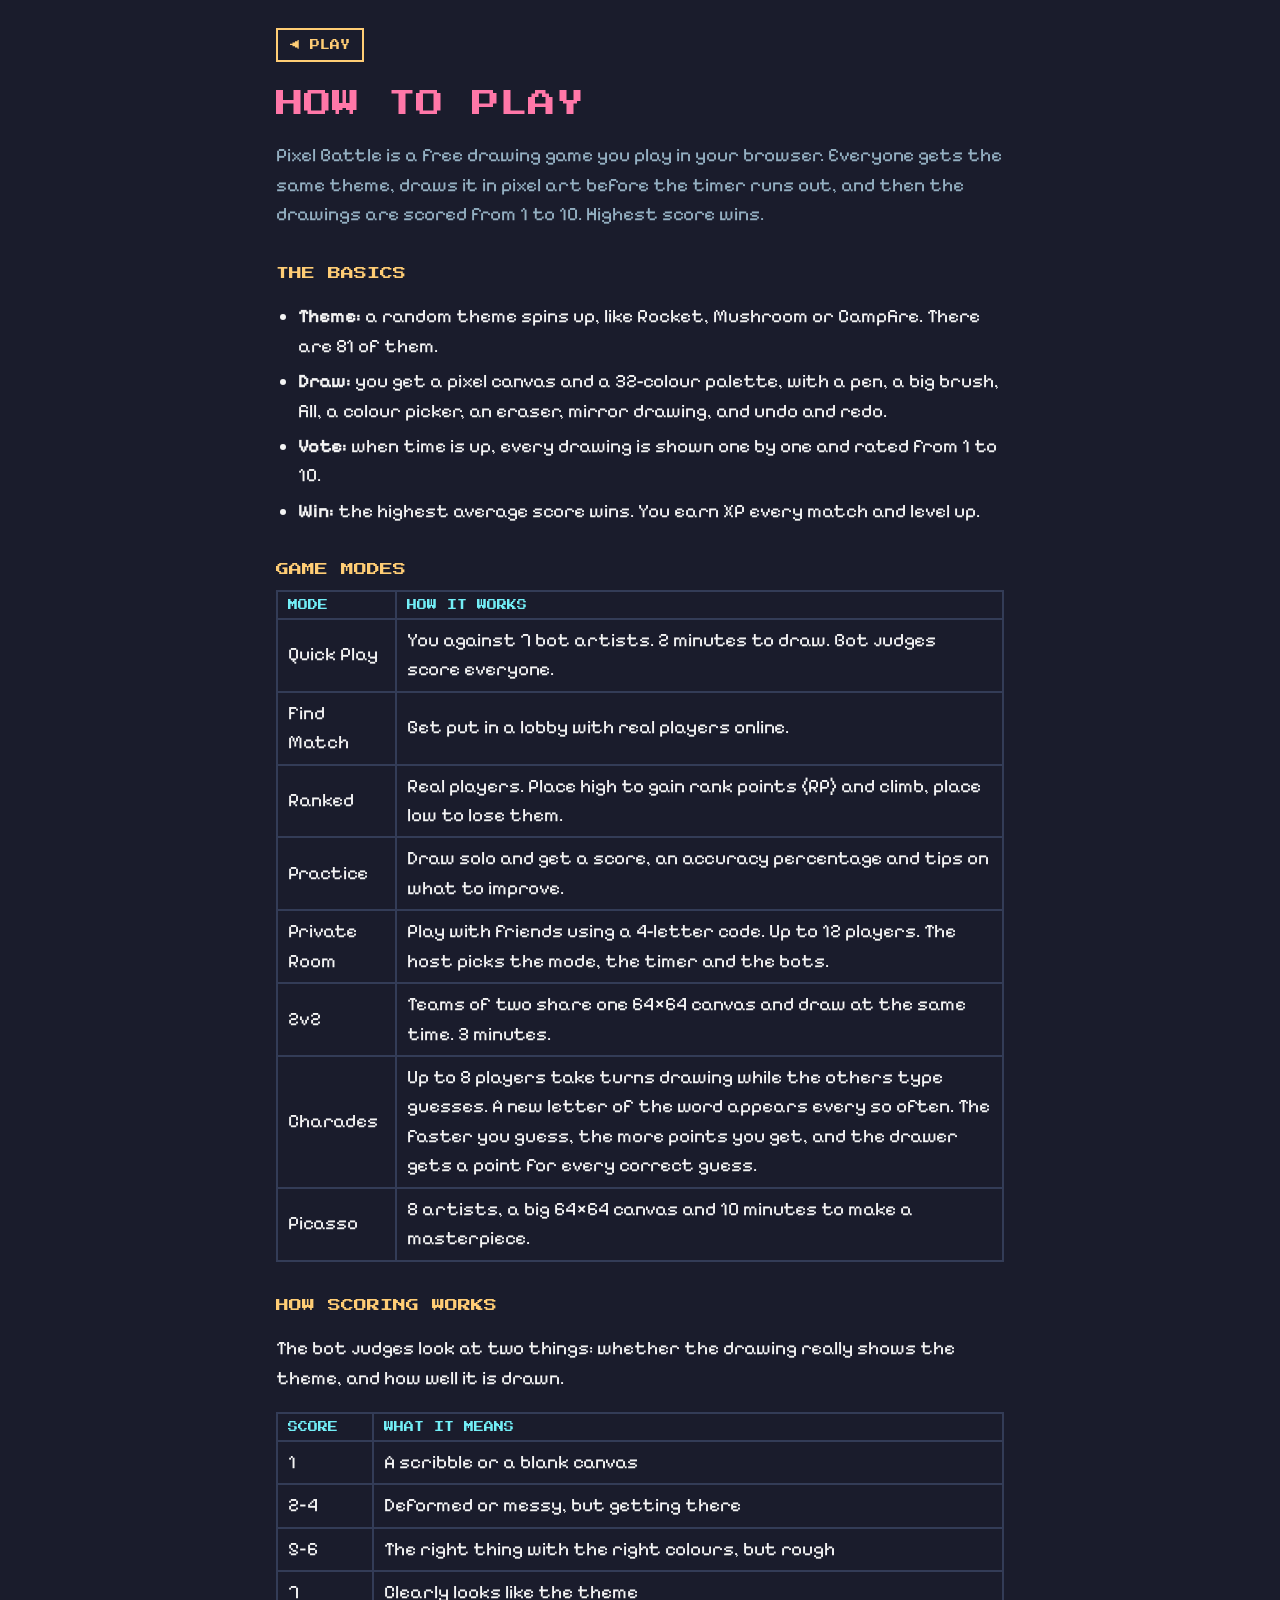
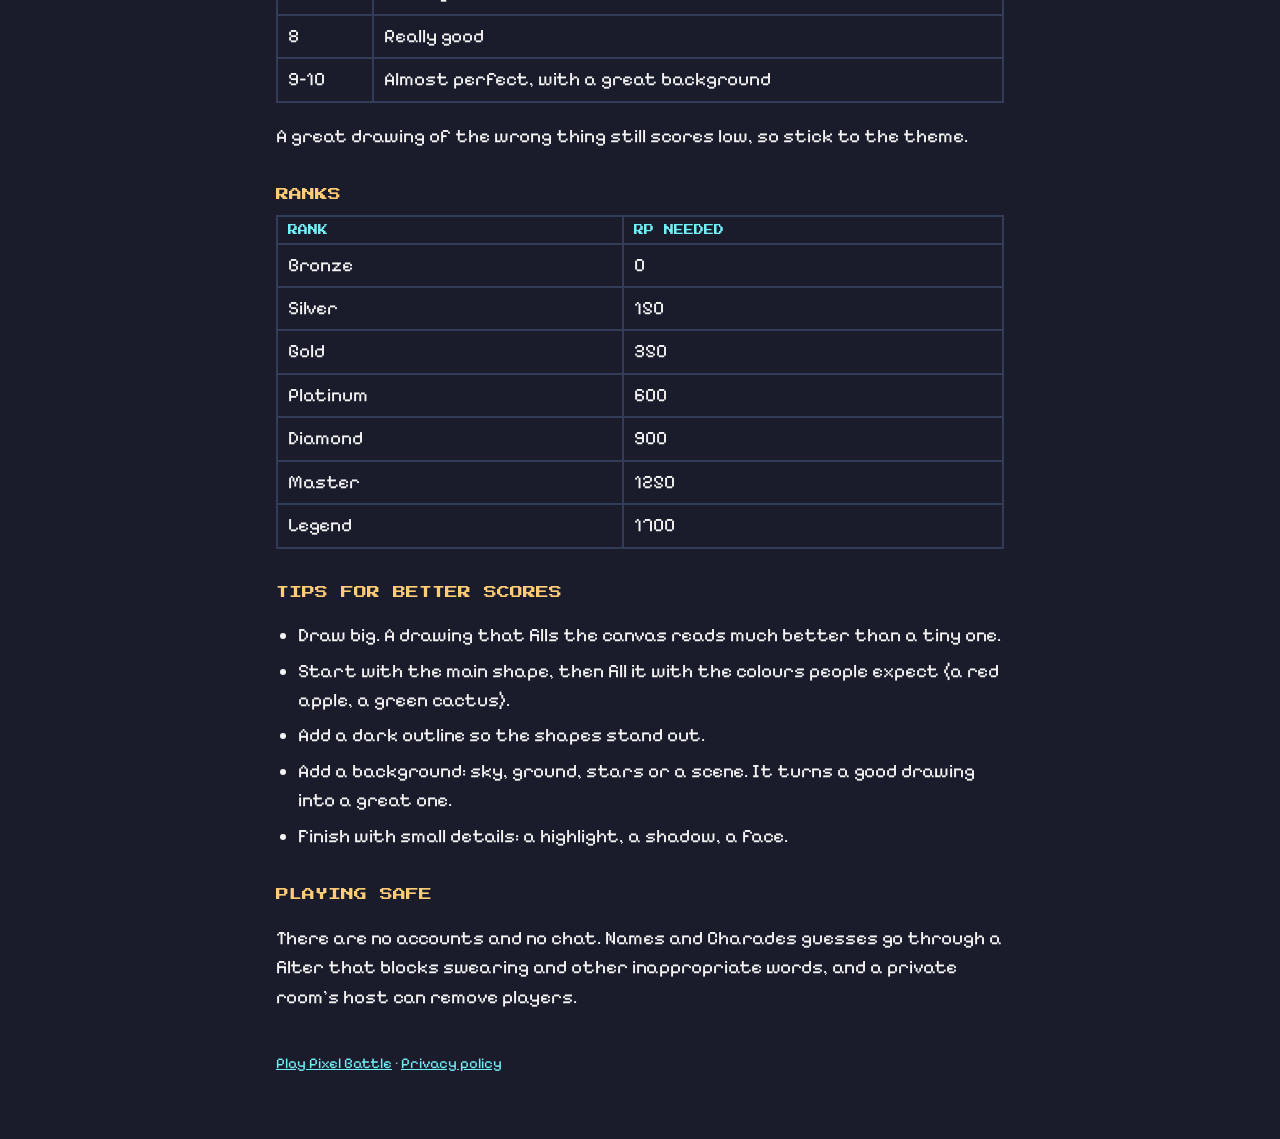
==== about.html @ 7508ae0d "Pixel Battle at pixelbattlegame.com Co-Authored-By: Claude Opus 5.5 <noreply@anthropic.com> Claude-S" ====
<!doctype html>
<html lang="en">
<head>
<meta charset="utf-8">
<meta name="viewport" content="width=device-width, initial-scale=1">
<title>How to Play · Pixel Battle</title>
<meta name="description" content="How to play Pixel Battle, the free pixel art drawing battle game: game modes, scoring, ranks and tips.">
<link rel="icon" type="image/png" href="apple-touch-icon.png">
<link rel="preconnect" href="https://fonts.googleapis.com">
<link rel="preconnect" href="https://fonts.gstatic.com" crossorigin>
<link rel="stylesheet" href="https://fonts.googleapis.com/css2?family=Press+Start+2P&family=Pixelify+Sans:wght@400;600;700&display=swap">
<link rel="stylesheet" href="style.css">
</head>
<body>
<main>
<a class="back" href="./">◀ PLAY</a>
<h1>HOW TO PLAY</h1>
<p class="lead">Pixel Battle is a free drawing game you play in your browser. Everyone gets the same theme, draws it in pixel art before the timer runs out, and then the drawings are scored from 1 to 10. Highest score wins.</p>

<h2>THE BASICS</h2>
<ul>
  <li><b>Theme:</b> a random theme spins up, like Rocket, Mushroom or Campfire. There are 81 of them.</li>
  <li><b>Draw:</b> you get a pixel canvas and a 32-colour palette, with a pen, a big brush, fill, a colour picker, an eraser, mirror drawing, and undo and redo.</li>
  <li><b>Vote:</b> when time is up, every drawing is shown one by one and rated from 1 to 10.</li>
  <li><b>Win:</b> the highest average score wins. You earn XP every match and level up.</li>
</ul>

<h2>GAME MODES</h2>
<table>
  <tr><th>MODE</th><th>HOW IT WORKS</th></tr>
  <tr><td>Quick Play</td><td>You against 7 bot artists. 2 minutes to draw. Bot judges score everyone.</td></tr>
  <tr><td>Find Match</td><td>Get put in a lobby with real players online.</td></tr>
  <tr><td>Ranked</td><td>Real players. Place high to gain rank points (RP) and climb, place low to lose them.</td></tr>
  <tr><td>Practice</td><td>Draw solo and get a score, an accuracy percentage and tips on what to improve.</td></tr>
  <tr><td>Private Room</td><td>Play with friends using a 4-letter code. Up to 12 players. The host picks the mode, the timer and the bots.</td></tr>
  <tr><td>2v2</td><td>Teams of two share one 64×64 canvas and draw at the same time. 3 minutes.</td></tr>
  <tr><td>Charades</td><td>Up to 8 players take turns drawing while the others type guesses. A new letter of the word appears every so often. The faster you guess, the more points you get, and the drawer gets a point for every correct guess.</td></tr>
  <tr><td>Picasso</td><td>8 artists, a big 64×64 canvas and 10 minutes to make a masterpiece.</td></tr>
</table>

<h2>HOW SCORING WORKS</h2>
<p>The bot judges look at two things: whether the drawing really shows the theme, and how well it is drawn.</p>
<table>
  <tr><th>SCORE</th><th>WHAT IT MEANS</th></tr>
  <tr><td>1</td><td>A scribble or a blank canvas</td></tr>
  <tr><td>2–4</td><td>Deformed or messy, but getting there</td></tr>
  <tr><td>5–6</td><td>The right thing with the right colours, but rough</td></tr>
  <tr><td>7</td><td>Clearly looks like the theme</td></tr>
  <tr><td>8</td><td>Really good</td></tr>
  <tr><td>9–10</td><td>Almost perfect, with a great background</td></tr>
</table>
<p>A great drawing of the wrong thing still scores low, so stick to the theme.</p>

<h2>RANKS</h2>
<table>
  <tr><th>RANK</th><th>RP NEEDED</th></tr>
  <tr><td>Bronze</td><td>0</td></tr>
  <tr><td>Silver</td><td>150</td></tr>
  <tr><td>Gold</td><td>350</td></tr>
  <tr><td>Platinum</td><td>600</td></tr>
  <tr><td>Diamond</td><td>900</td></tr>
  <tr><td>Master</td><td>1250</td></tr>
  <tr><td>Legend</td><td>1700</td></tr>
</table>

<h2>TIPS FOR BETTER SCORES</h2>
<ul>
  <li>Draw big. A drawing that fills the canvas reads much better than a tiny one.</li>
  <li>Start with the main shape, then fill it with the colours people expect (a red apple, a green cactus).</li>
  <li>Add a dark outline so the shapes stand out.</li>
  <li>Add a background: sky, ground, stars or a scene. It turns a good drawing into a great one.</li>
  <li>Finish with small details: a highlight, a shadow, a face.</li>
</ul>

<h2>PLAYING SAFE</h2>
<p>There are no accounts and no chat. Names and Charades guesses go through a filter that blocks swearing and other inappropriate words, and a private room's host can remove players.</p>

<footer><a href="./">Play Pixel Battle</a> · <a href="privacy.html">Privacy policy</a></footer>
</main>
</body>
</html>
---- style.css ----
:root{color-scheme:dark;--k:#1a1c2c;--e:#333c57;--w:#f4f4f4;--s:#94b0c2;--y:#ffcd75;--a:#73eff7;--l:#a7f070;--q:#ff77a8;
  --display:"Press Start 2P","Courier New",monospace;--body:"Pixelify Sans","Courier New",monospace}
*{box-sizing:border-box}
body{margin:0;background:var(--k);color:var(--w);font:400 19px/1.55 var(--body)}
main{max-width:760px;margin:0 auto;padding:28px 16px 64px}
a{color:var(--a)}
.back{display:inline-block;font:400 10px/1 var(--display);color:var(--y);text-decoration:none;border:2px solid var(--y);padding:10px 12px;margin-bottom:24px}
h1{font:400 clamp(18px,5vw,28px)/1.3 var(--display);color:var(--q);margin:0 0 8px}
h2{font:400 13px/1.5 var(--display);color:var(--y);margin:34px 0 10px}
p,li{color:var(--w)}
.lead{color:var(--s)}
ul{padding-left:22px}
li{margin:6px 0}
table{border-collapse:collapse;width:100%;margin:8px 0}
td,th{border:2px solid var(--e);padding:6px 10px;text-align:left}
th{font:400 10px/1.4 var(--display);color:var(--a)}
.small{color:var(--s);font-size:15px}
footer{margin-top:40px;color:var(--s);font-size:15px}
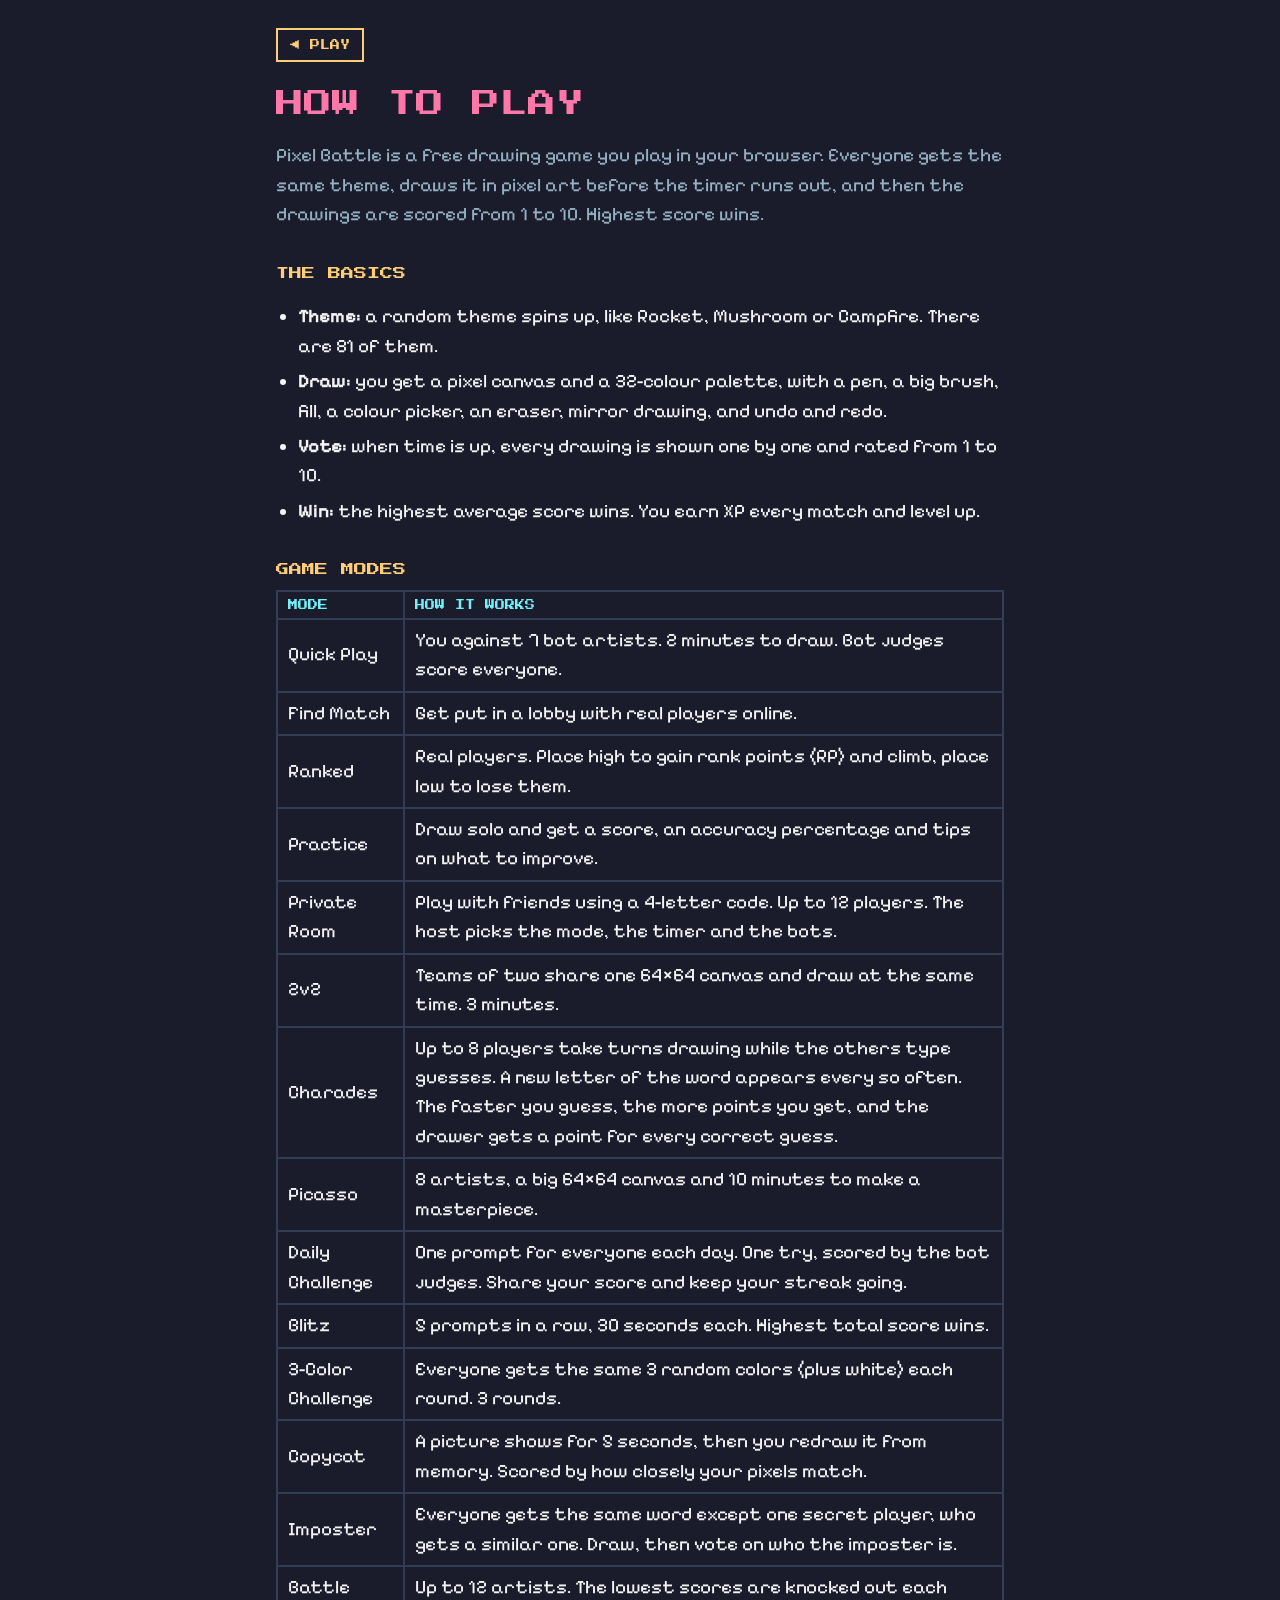
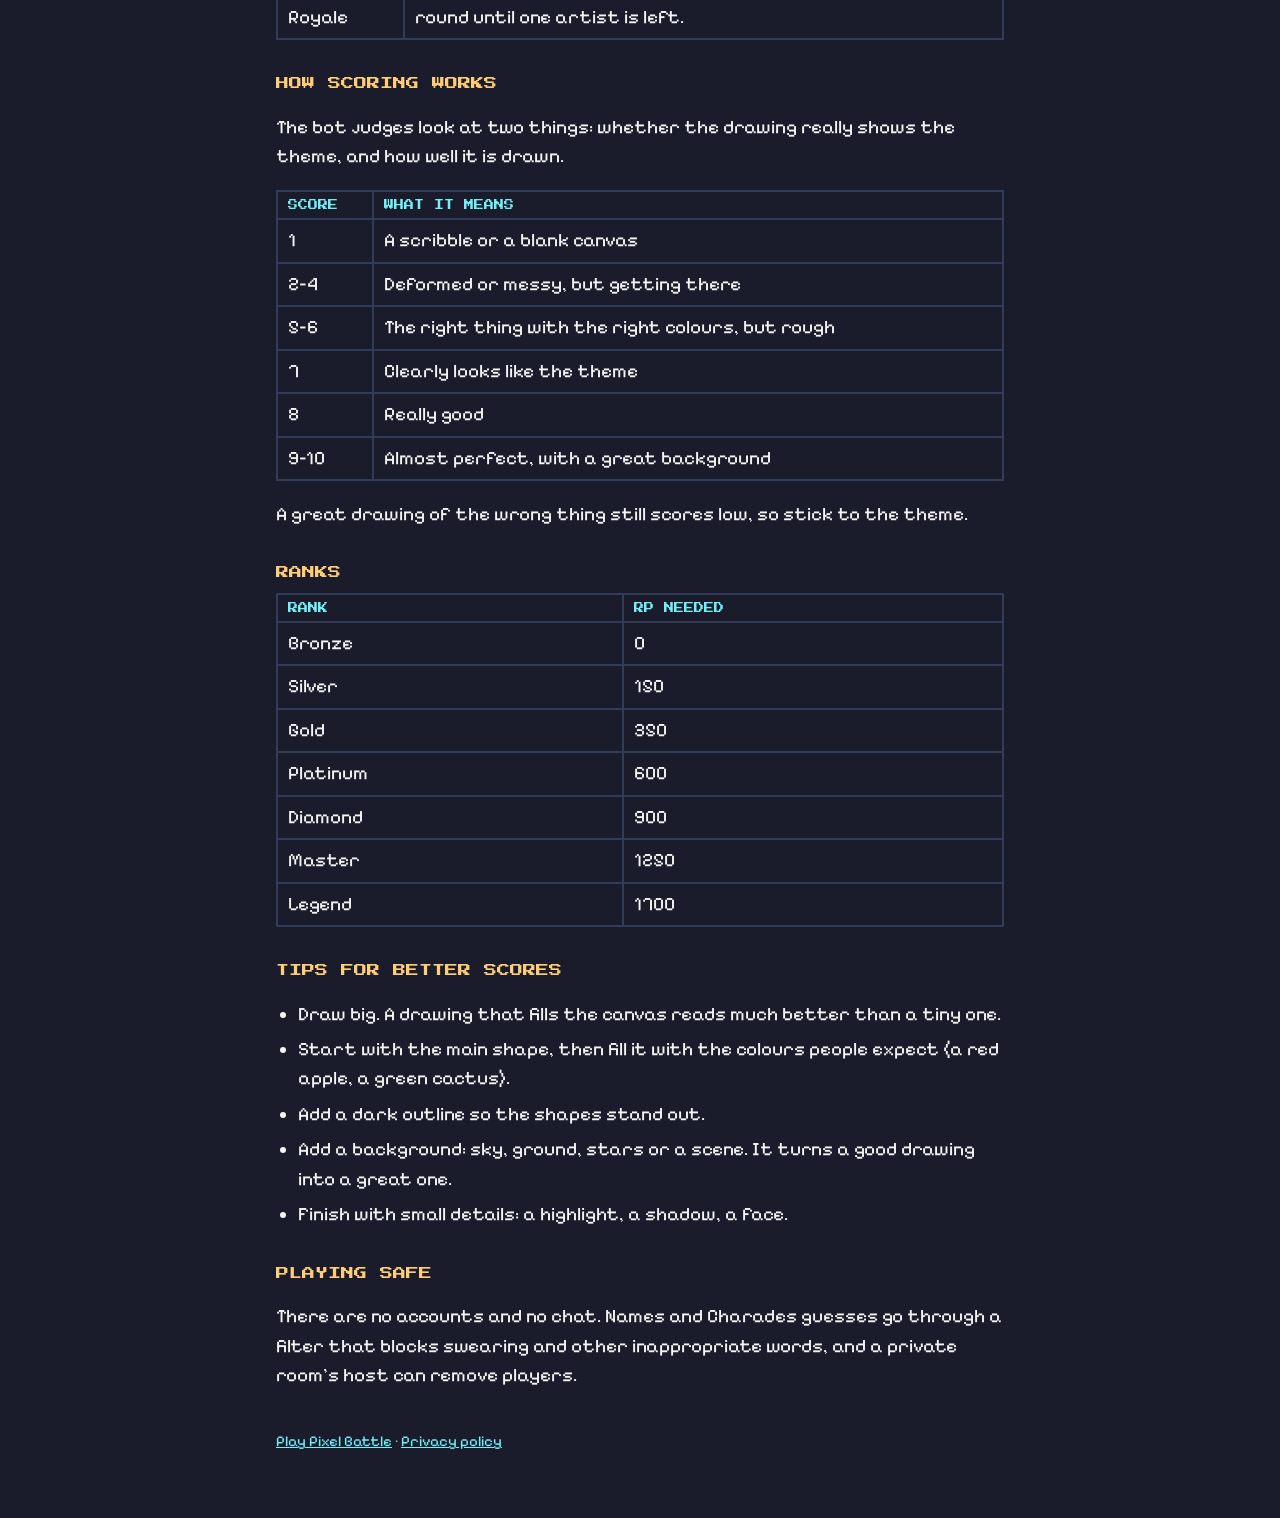
==== commit 7a4d968d: "Add Daily Challenge, Blitz, 3-Color, Copycat, Imposter and Battle Royale; browsable mode list and ro" ====
--- a/about.html
+++ b/about.html
@@ -36,6 +36,12 @@
   <tr><td>2v2</td><td>Teams of two share one 64×64 canvas and draw at the same time. 3 minutes.</td></tr>
   <tr><td>Charades</td><td>Up to 8 players take turns drawing while the others type guesses. A new letter of the word appears every so often. The faster you guess, the more points you get, and the drawer gets a point for every correct guess.</td></tr>
   <tr><td>Picasso</td><td>8 artists, a big 64×64 canvas and 10 minutes to make a masterpiece.</td></tr>
+  <tr><td>Daily Challenge</td><td>One prompt for everyone each day. One try, scored by the bot judges. Share your score and keep your streak going.</td></tr>
+  <tr><td>Blitz</td><td>5 prompts in a row, 30 seconds each. Highest total score wins.</td></tr>
+  <tr><td>3-Color Challenge</td><td>Everyone gets the same 3 random colors (plus white) each round. 3 rounds.</td></tr>
+  <tr><td>Copycat</td><td>A picture shows for 5 seconds, then you redraw it from memory. Scored by how closely your pixels match.</td></tr>
+  <tr><td>Imposter</td><td>Everyone gets the same word except one secret player, who gets a similar one. Draw, then vote on who the imposter is.</td></tr>
+  <tr><td>Battle Royale</td><td>Up to 12 artists. The lowest scores are knocked out each round until one artist is left.</td></tr>
 </table>
 
 <h2>HOW SCORING WORKS</h2>
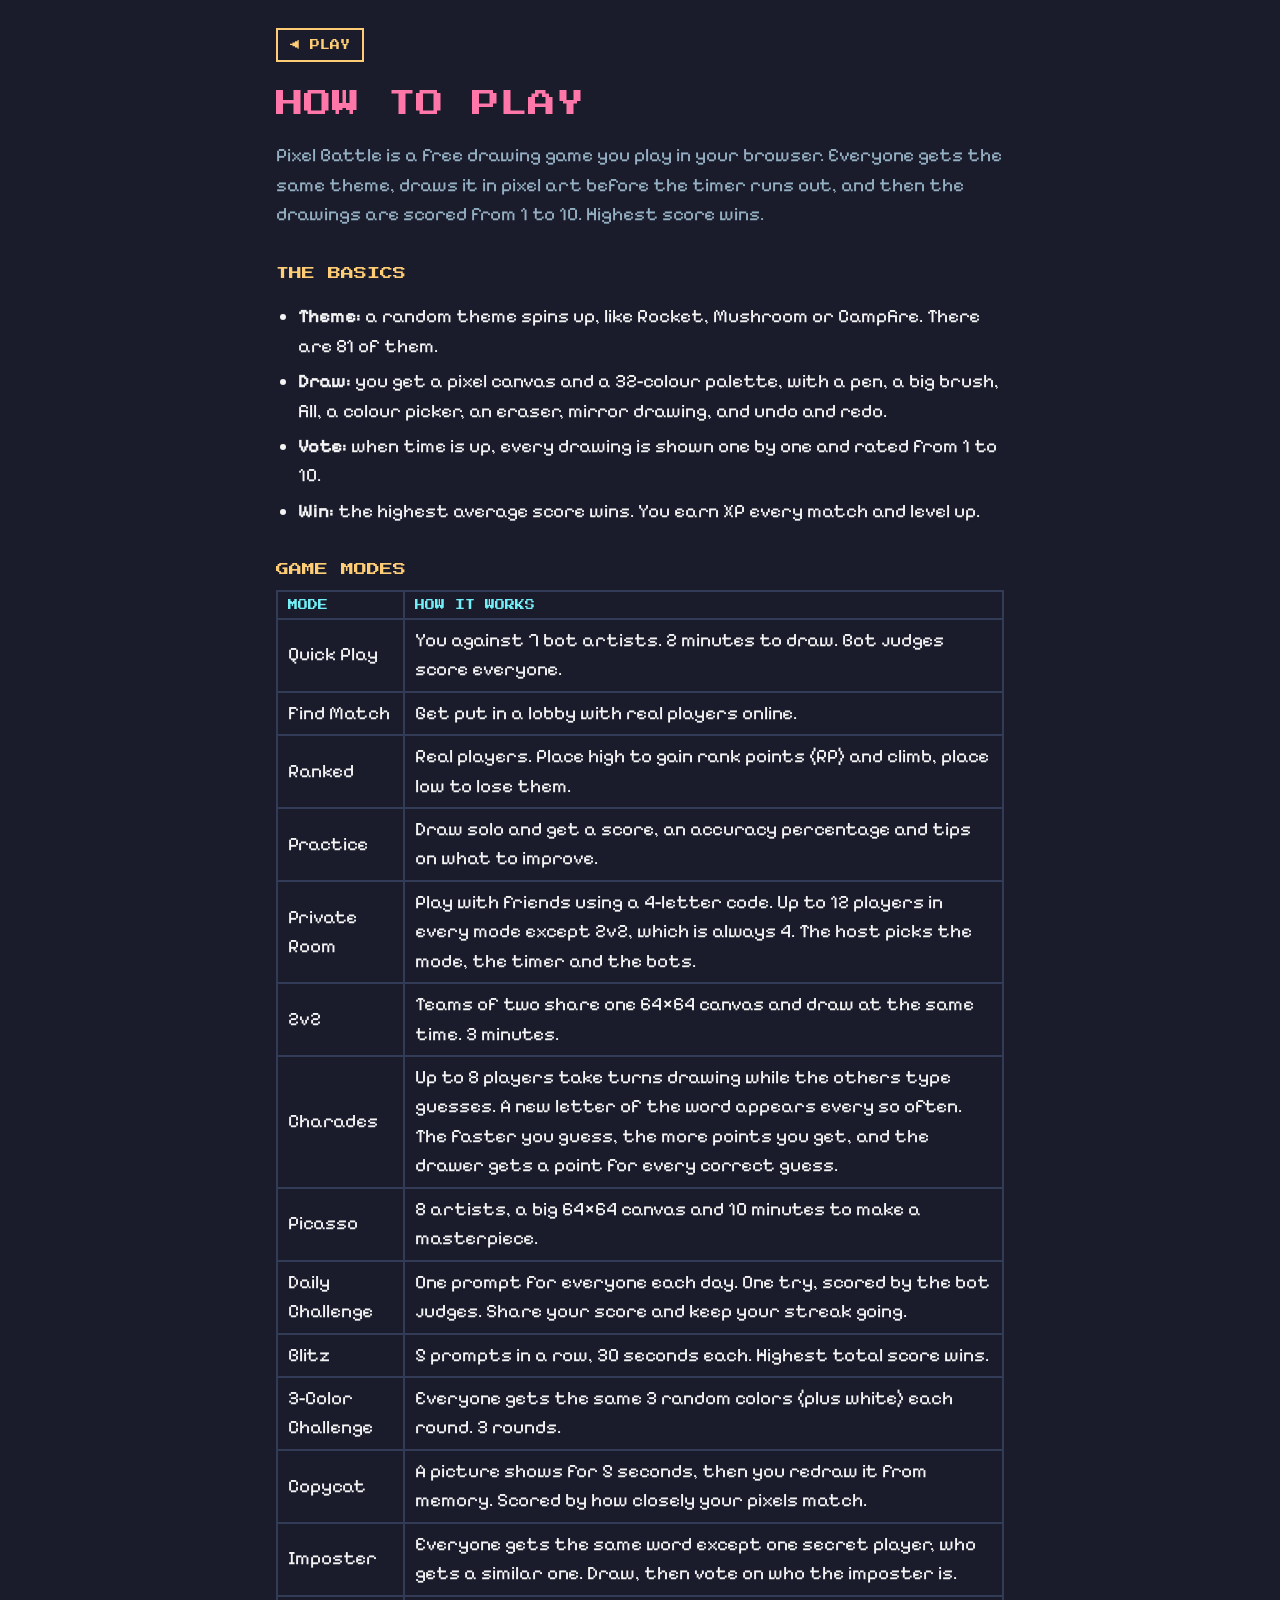
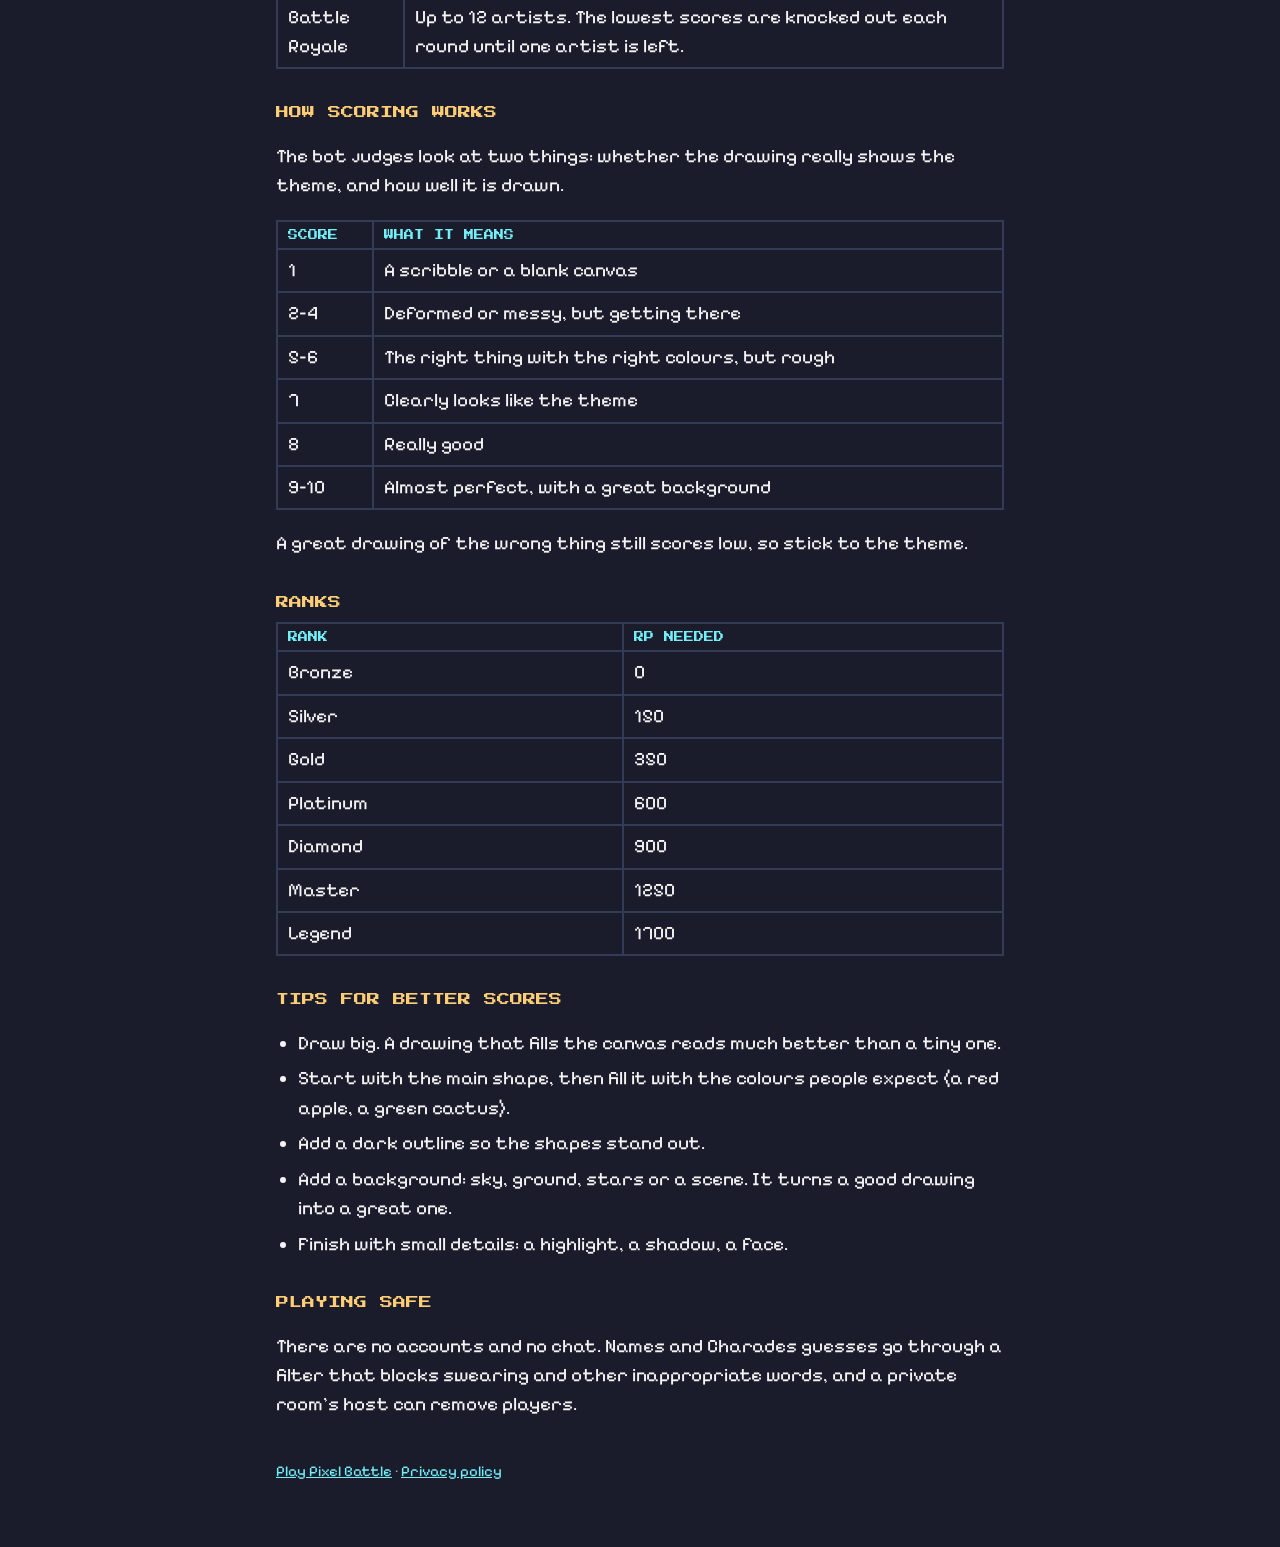
==== commit 60753a14: "Private rooms: every mode except 2v2 fits up to 12 players Co-Authored-By: Claude Opus 5.5 <noreply@" ====
--- a/about.html
+++ b/about.html
@@ -32,7 +32,7 @@
   <tr><td>Find Match</td><td>Get put in a lobby with real players online.</td></tr>
   <tr><td>Ranked</td><td>Real players. Place high to gain rank points (RP) and climb, place low to lose them.</td></tr>
   <tr><td>Practice</td><td>Draw solo and get a score, an accuracy percentage and tips on what to improve.</td></tr>
-  <tr><td>Private Room</td><td>Play with friends using a 4-letter code. Up to 12 players. The host picks the mode, the timer and the bots.</td></tr>
+  <tr><td>Private Room</td><td>Play with friends using a 4-letter code. Up to 12 players in every mode except 2v2, which is always 4. The host picks the mode, the timer and the bots.</td></tr>
   <tr><td>2v2</td><td>Teams of two share one 64×64 canvas and draw at the same time. 3 minutes.</td></tr>
   <tr><td>Charades</td><td>Up to 8 players take turns drawing while the others type guesses. A new letter of the word appears every so often. The faster you guess, the more points you get, and the drawer gets a point for every correct guess.</td></tr>
   <tr><td>Picasso</td><td>8 artists, a big 64×64 canvas and 10 minutes to make a masterpiece.</td></tr>
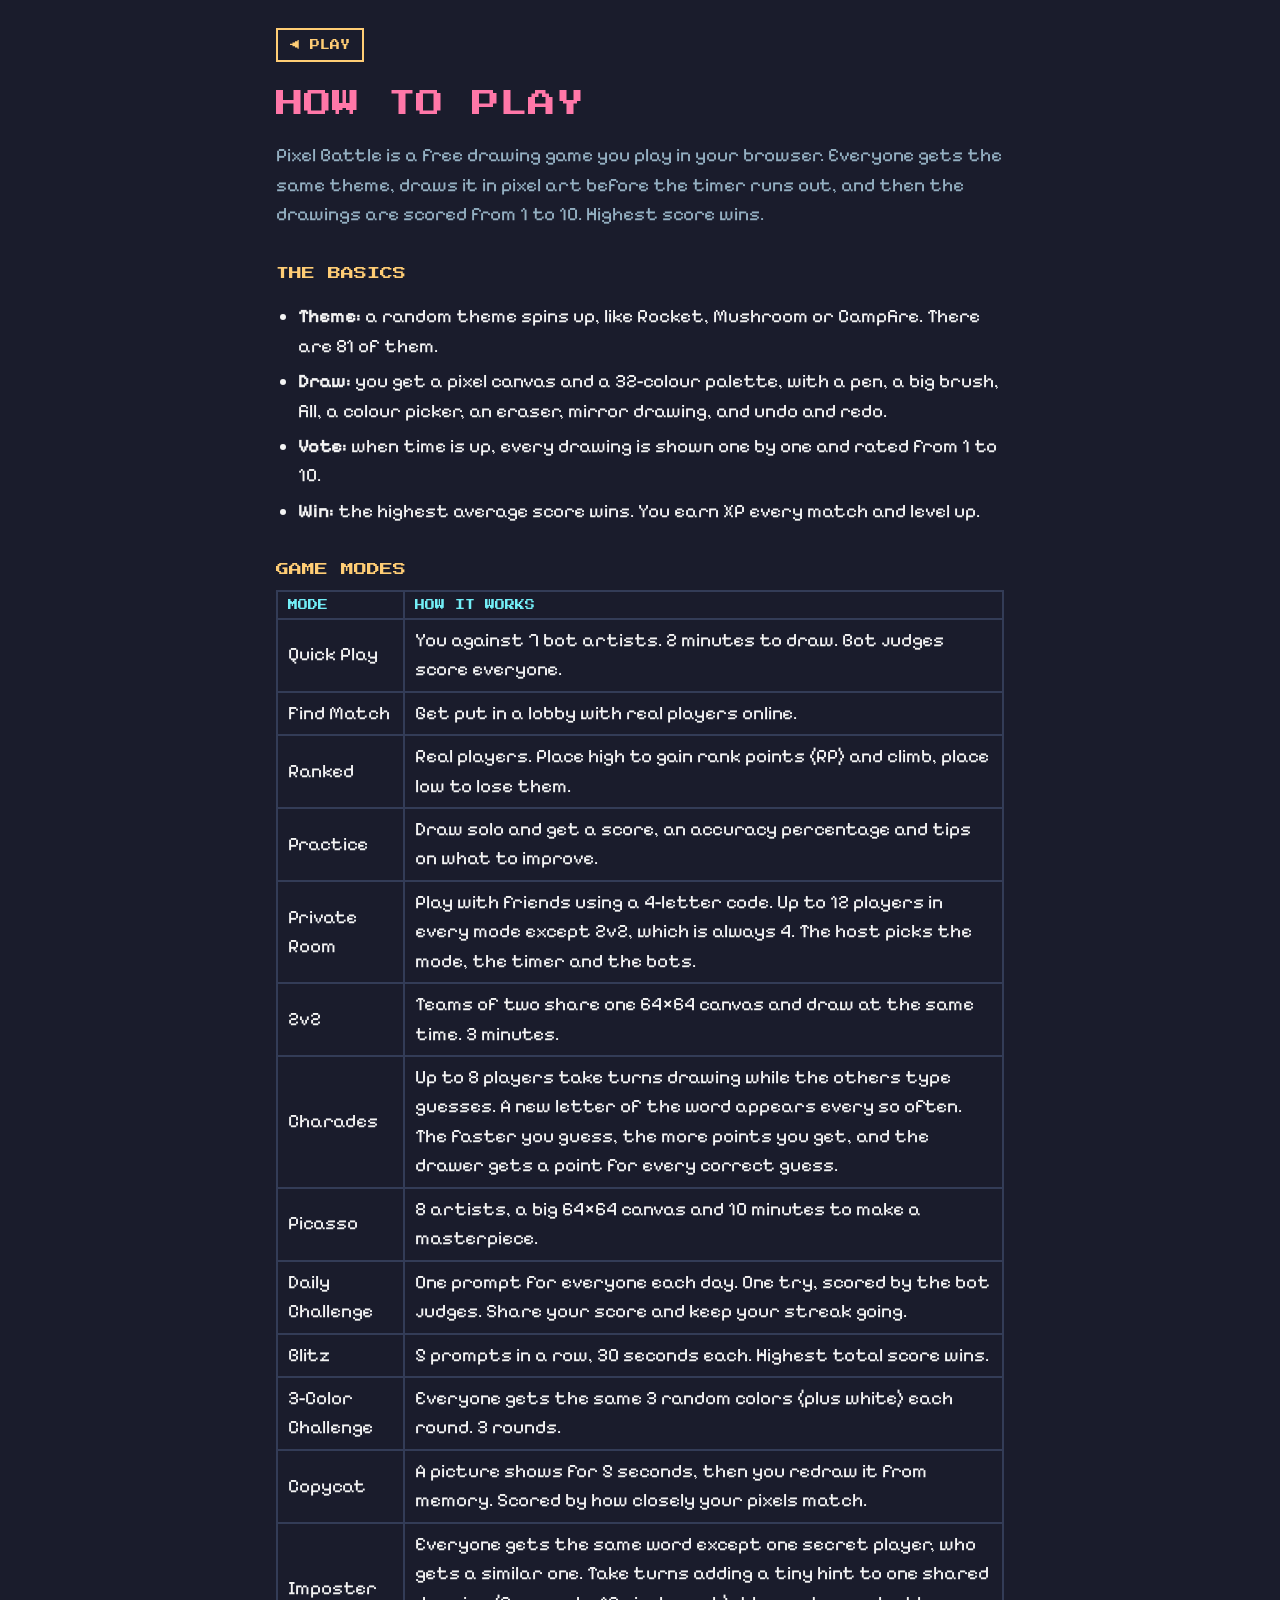
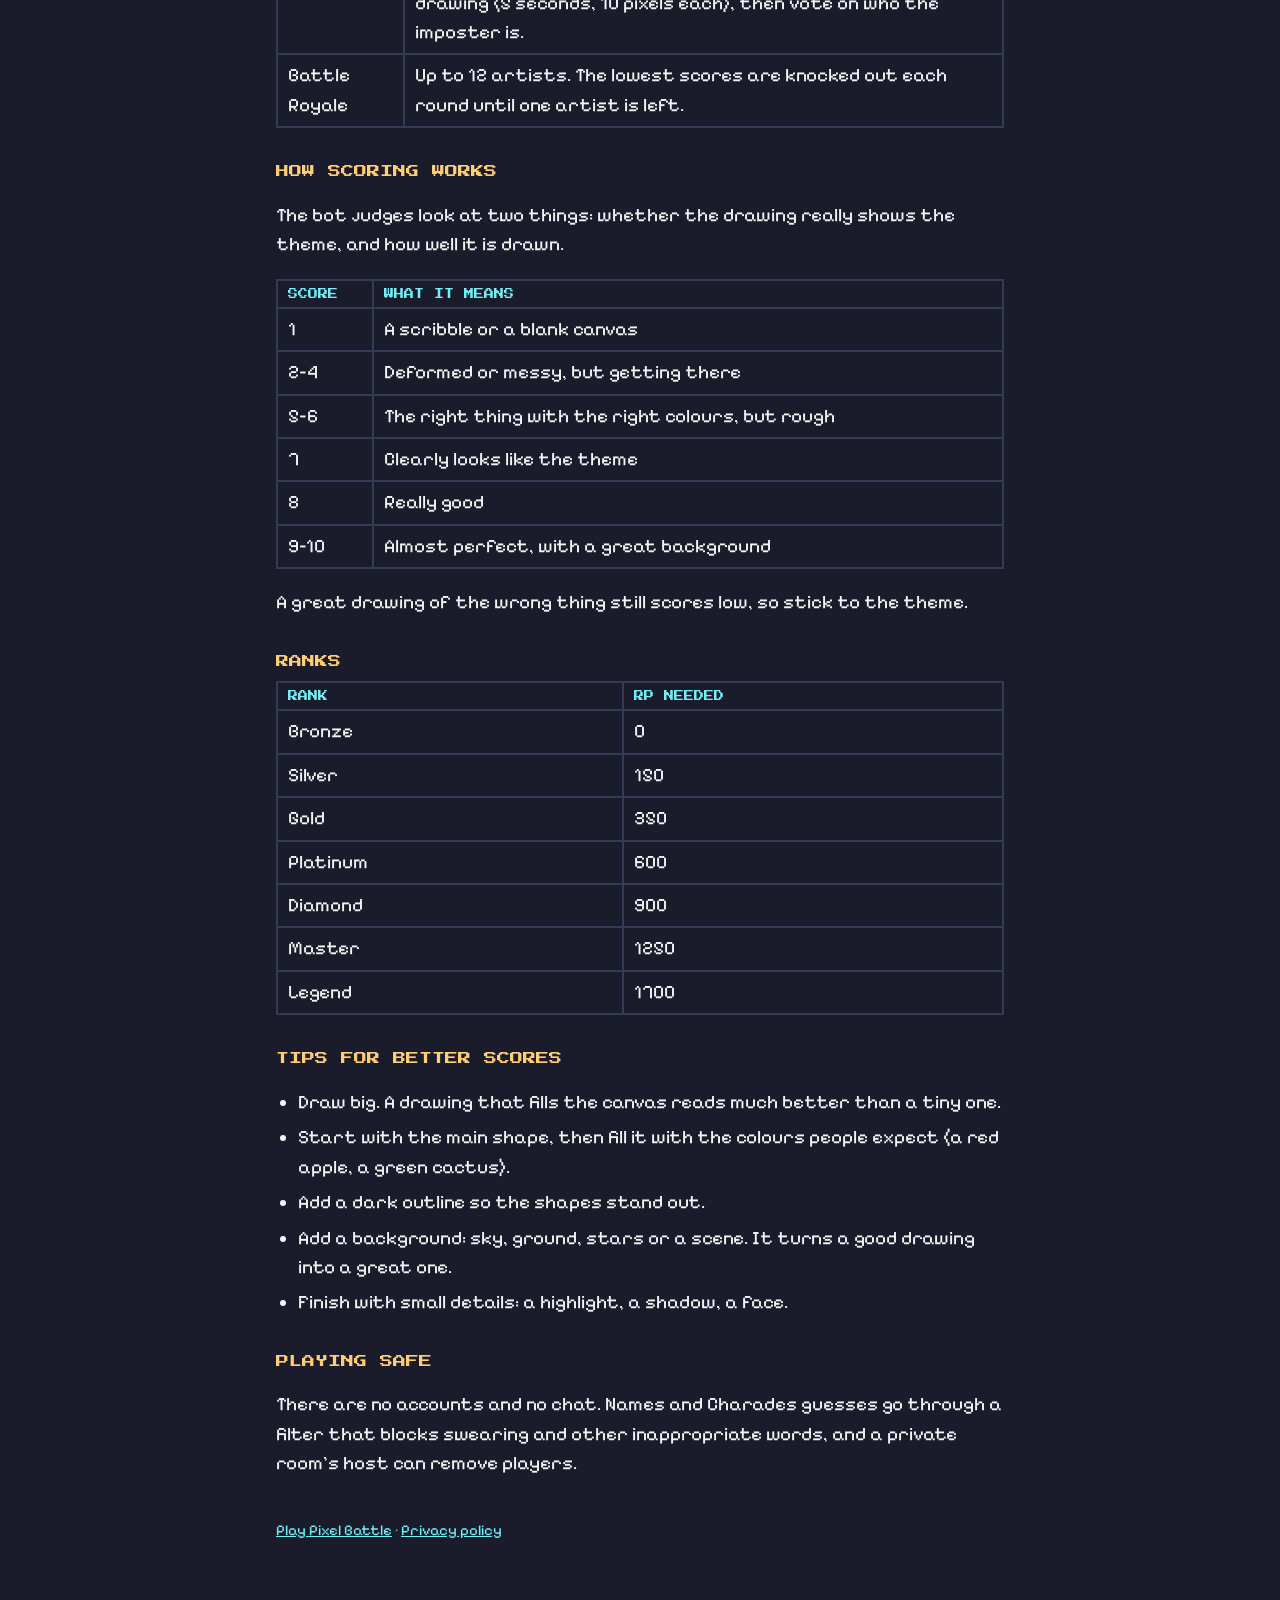
==== commit 58460252: "Imposter: take turns adding tiny hints to one shared canvas; Copycat bots redraw from memory Co-Auth" ====
--- a/about.html
+++ b/about.html
@@ -40,7 +40,7 @@
   <tr><td>Blitz</td><td>5 prompts in a row, 30 seconds each. Highest total score wins.</td></tr>
   <tr><td>3-Color Challenge</td><td>Everyone gets the same 3 random colors (plus white) each round. 3 rounds.</td></tr>
   <tr><td>Copycat</td><td>A picture shows for 5 seconds, then you redraw it from memory. Scored by how closely your pixels match.</td></tr>
-  <tr><td>Imposter</td><td>Everyone gets the same word except one secret player, who gets a similar one. Draw, then vote on who the imposter is.</td></tr>
+  <tr><td>Imposter</td><td>Everyone gets the same word except one secret player, who gets a similar one. Take turns adding a tiny hint to one shared drawing (5 seconds, 10 pixels each), then vote on who the imposter is.</td></tr>
   <tr><td>Battle Royale</td><td>Up to 12 artists. The lowest scores are knocked out each round until one artist is left.</td></tr>
 </table>
 
